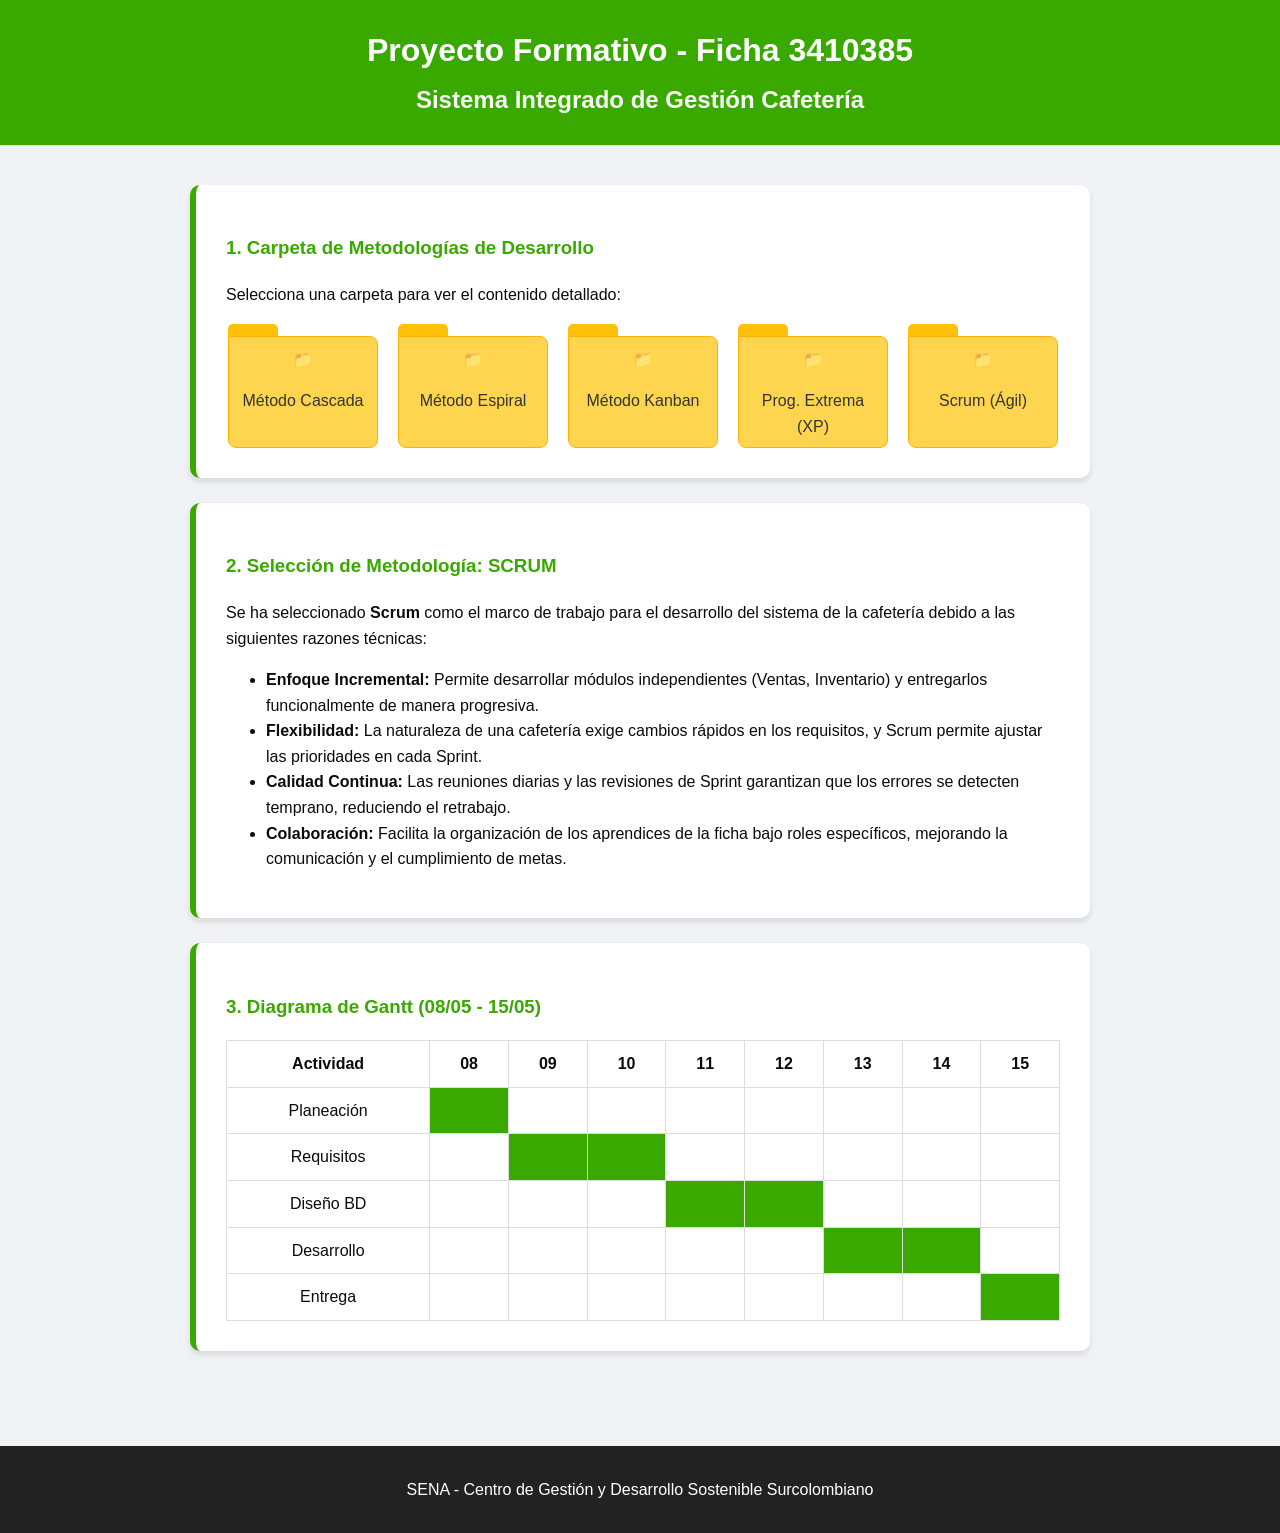
==== index.html @ f809687c "archivos del proyecto formativo (pagina Web)" ====
<!DOCTYPE html>
<html lang="es">
<head>
    <link rel="icon" type="image/png" href="Imegenes/icons8-símbolo-de-star-trek-48.png">
    <meta charset="UTF-8">
    <meta name="viewport" content="width=device-width, initial-scale=1.0">
    <title>Planeación del Proyecto Formativo</title>
    <link rel="stylesheet" href="index.css">
</head>
<body>
    <header>
        <h1>Proyecto Formativo - Ficha 3410385</h1>
        <h2>Sistema Integrado de Gestión Cafetería</h2>
    </header>

    <main>
        <section id="metodologias">
            <h3>1. Carpeta de Metodologías de Desarrollo</h3>
            <p>Selecciona una carpeta para ver el contenido detallado:</p>
            
            <div class="contenedor-carpetas">
                <a href="Método_cascada.html" class="carpeta">
                    <div class="pestana"></div>
                    <div class="cuerpo-carpeta">
                        <span class="icono">📁</span>
                        <p>Método Cascada</p>
                    </div>
                </a>

                <a href="Método_Espiral.html" class="carpeta">
                    <div class="pestana"></div>
                    <div class="cuerpo-carpeta">
                        <span class="icono">📁</span>
                        <p>Método Espiral</p>
                    </div>
                </a>

                <a href="Método_Kanban.html" class="carpeta">
                    <div class="pestana"></div>
                    <div class="cuerpo-carpeta">
                        <span class="icono">📁</span>
                        <p>Método Kanban</p>
                    </div>
                </a>

                <a href="Programación_Extrema(XP).html" class="carpeta">
                    <div class="pestana"></div>
                    <div class="cuerpo-carpeta">
                        <span class="icono">📁</span>
                        <p>Prog. Extrema (XP)</p>
                    </div>
                </a>

                <a href="Scrum(Metodo_Ágil).html" class="carpeta">
                    <div class="pestana"></div>
                    <div class="cuerpo-carpeta">
                        <span class="icono">📁</span>
                        <p>Scrum (Ágil)</p>
                    </div>
                </a>
            </div>
        </section>

<section id="seleccion">
    <h3>2. Selección de Metodología: SCRUM</h3>
    <p>Se ha seleccionado <strong>Scrum</strong> como el marco de trabajo para el desarrollo del sistema de la cafetería debido a las siguientes razones técnicas:</p>
    
    <ul>
        <li><strong>Enfoque Incremental:</strong> Permite desarrollar módulos independientes (Ventas, Inventario) y entregarlos funcionalmente de manera progresiva.</li>
        <li><strong>Flexibilidad:</strong> La naturaleza de una cafetería exige cambios rápidos en los requisitos, y Scrum permite ajustar las prioridades en cada Sprint.</li>
        <li><strong>Calidad Continua:</strong> Las reuniones diarias y las revisiones de Sprint garantizan que los errores se detecten temprano, reduciendo el retrabajo.</li>
        <li><strong>Colaboración:</strong> Facilita la organización de los aprendices de la ficha bajo roles específicos, mejorando la comunicación y el cumplimiento de metas.</li>
    </ul>
</section>

        <section id="gantt">
            <h3>3. Diagrama de Gantt (08/05 - 15/05)</h3>
            <table class="tabla-gantt">
                <thead>
                    <tr>
                        <th>Actividad</th>
                        <th>08</th><th>09</th><th>10</th><th>11</th><th>12</th><th>13</th><th>14</th><th>15</th>
                    </tr>
                </thead>
                <tbody>
                    <tr><td class="tarea">Planeación</td><td class="check"></td><td></td><td></td><td></td><td></td><td></td><td></td><td></td></tr>
                    <tr><td class="tarea">Requisitos</td><td></td><td class="check"></td><td class="check"></td><td></td><td></td><td></td><td></td><td></td></tr>
                    <tr><td class="tarea">Diseño BD</td><td></td><td></td><td></td><td class="check"></td><td class="check"></td><td></td><td></td><td></td></tr>
                    <tr><td class="tarea">Desarrollo</td><td></td><td></td><td></td><td></td><td></td><td class="check"></td><td class="check"></td><td></td></tr>
                    <tr><td class="tarea">Entrega</td><td></td><td></td><td></td><td></td><td></td><td></td><td></td><td class="check"></td></tr>
                </tbody>
            </table>
        </section>
    </main>

    <footer>
        <p>SENA - Centro de Gestión y Desarrollo Sostenible Surcolombiano</p>
    </footer>
</body>
</html>
---- index.css ----
/* --- ESTILOS GENERALES --- */
body {
    font-family: 'Segoe UI', Arial, sans-serif;
    margin: 0;
    background-color: #f0f2f5;
    color: #0b0b0b;
    line-height: 1.6;
}

header {
    background-color: #39A900; 
    color: white;
    padding: 20px;
    text-align: center;
}

header h1, header h2 {
    margin: 5px;
}

/* ---- Contenedor principal ----  */
main {
    max-width: 900px;
    margin: 20px auto;
    padding: 20px;
}

/* Cajas blancas para el contenido */
section, .contenido-pagina {
    background: white;
    padding: 30px;
    margin-bottom: 25px;
    border-radius: 10px;
    box-shadow: 0 4px 6px rgba(0,0,0,0.1);
    border-left: 6px solid #39A900;
}

/* Títulos */
h3 {
    color: #39A900;
}
h2 {
    color: #f7f8f6;
}

/* Botón de volver atrás */
.boton-volver {
    display: inline-block;
    margin-bottom: 20px;
    text-decoration: none;
    color: #39A900;
    font-weight: bold;
}


/* Imágenes */
img {
    display: block;
    margin: 20px auto;
    border: 1px solid #050505;
}

/* --- DISEÑO DE CARPETAS --- */
.contenedor-carpetas {
    display: flex;
    justify-content: center;
    gap: 20px;
}

.carpeta {
    text-decoration: none;
    color: #333;
    width: 150px;
}


.pestana {
    width: 50px;
    height: 12px;
    background-color: #FFC107;
    border-radius: 5px 5px 0 0;
}

.cuerpo-carpeta {
    background-color: #FFD54F;
    height: 90px;
    border-radius: 0 8px 8px 8px;
    padding: 10px;
    text-align: center;
    border: 1px solid #FFB300;
}

/* --- TABLA GANTT --- */
.tabla-gantt {
    width: 100%;
    border-collapse: collapse;
}

.tabla-gantt th, .tabla-gantt td {
    border: 1px solid #ddd;
    padding: 10px;
    text-align: center;
}

.check { background-color: #39A900; }

footer {
    background: #222;
    color: white;
    text-align: center;
    padding: 15px;
    margin-top: 50px;
}
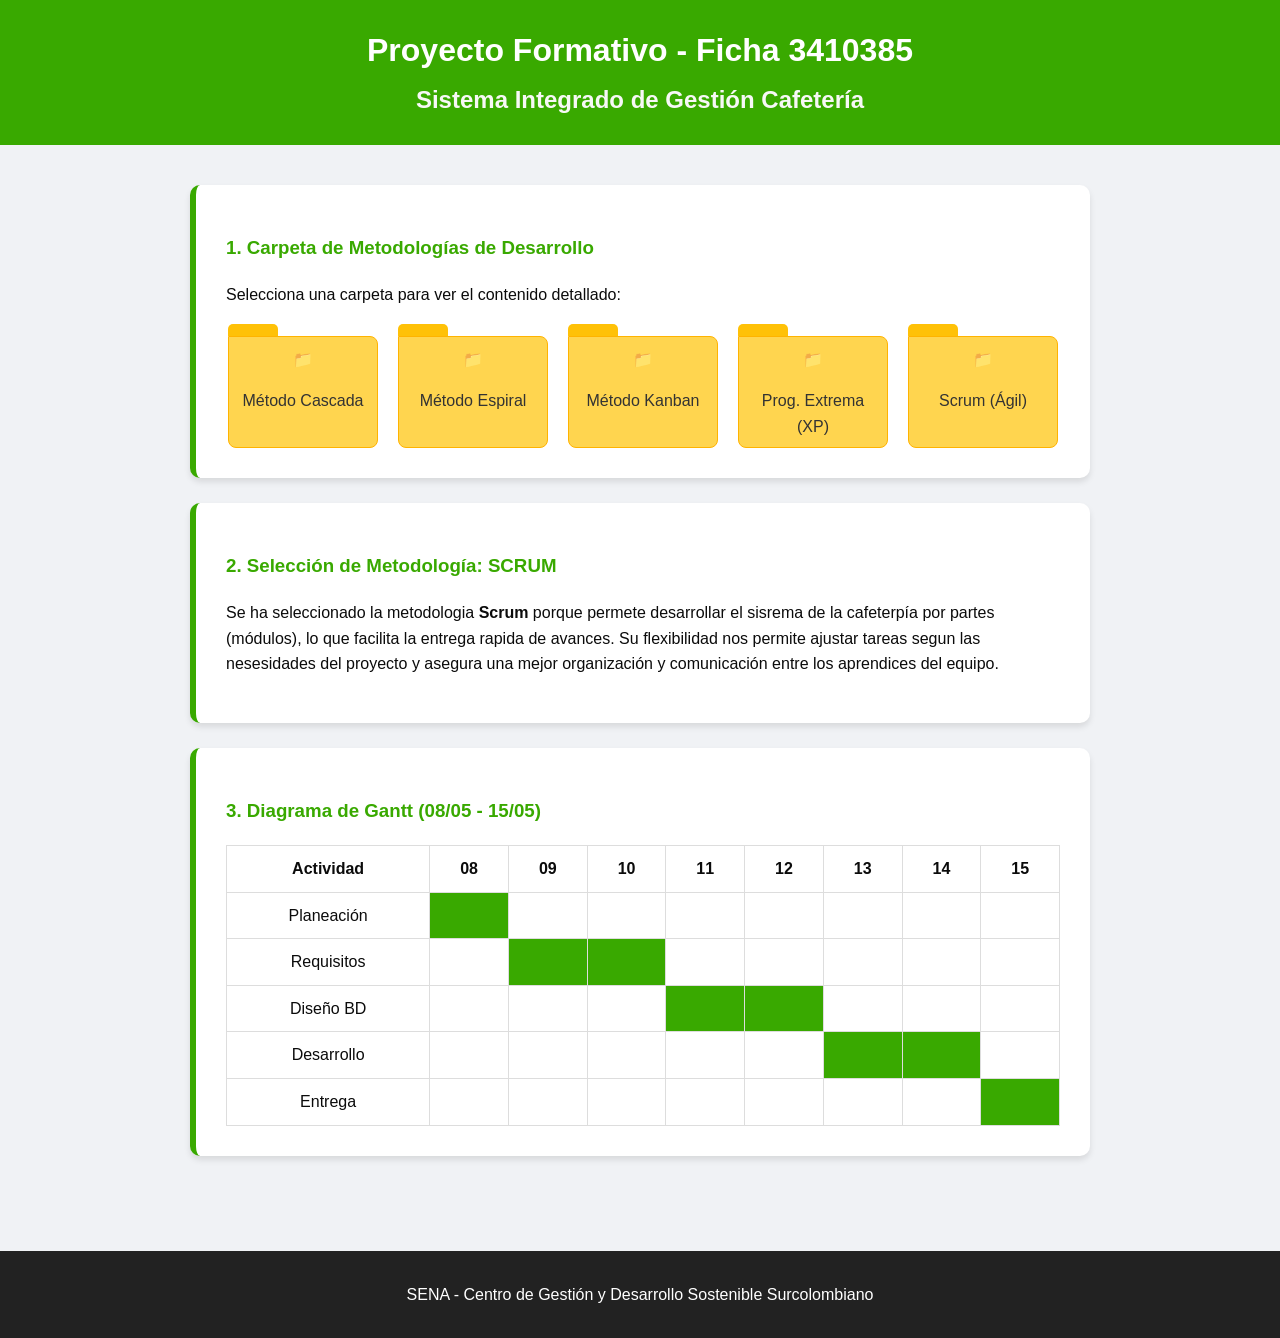
==== commit a4d8a909: "guit -m "ajuste"" ====
--- a/index.html
+++ b/index.html
@@ -63,14 +63,8 @@
 
 <section id="seleccion">
     <h3>2. Selección de Metodología: SCRUM</h3>
-    <p>Se ha seleccionado <strong>Scrum</strong> como el marco de trabajo para el desarrollo del sistema de la cafetería debido a las siguientes razones técnicas:</p>
-    
-    <ul>
-        <li><strong>Enfoque Incremental:</strong> Permite desarrollar módulos independientes (Ventas, Inventario) y entregarlos funcionalmente de manera progresiva.</li>
-        <li><strong>Flexibilidad:</strong> La naturaleza de una cafetería exige cambios rápidos en los requisitos, y Scrum permite ajustar las prioridades en cada Sprint.</li>
-        <li><strong>Calidad Continua:</strong> Las reuniones diarias y las revisiones de Sprint garantizan que los errores se detecten temprano, reduciendo el retrabajo.</li>
-        <li><strong>Colaboración:</strong> Facilita la organización de los aprendices de la ficha bajo roles específicos, mejorando la comunicación y el cumplimiento de metas.</li>
-    </ul>
+    <p>Se ha seleccionado la metodologia <strong>Scrum</strong> porque permete desarrollar el sisrema de la cafeterpía por partes (módulos), lo que facilita la entrega rapida de avances. Su flexibilidad nos permite ajustar tareas segun las nesesidades del proyecto y asegura una mejor organización y comunicación entre los aprendices del equipo.</p>
+
 </section>
 
         <section id="gantt">
--- a/index.css
+++ b/index.css
@@ -25,7 +25,7 @@
     padding: 20px;
 }
 
-/* Cajas blancas para el contenido */
+/* ------------------------- */
 section, .contenido-pagina {
     background: white;
     padding: 30px;
@@ -60,7 +60,7 @@
     border: 1px solid #050505;
 }
 
-/* --- DISEÑO DE CARPETAS --- */
+/* --- CARPETAS --- */
 .contenedor-carpetas {
     display: flex;
     justify-content: center;
